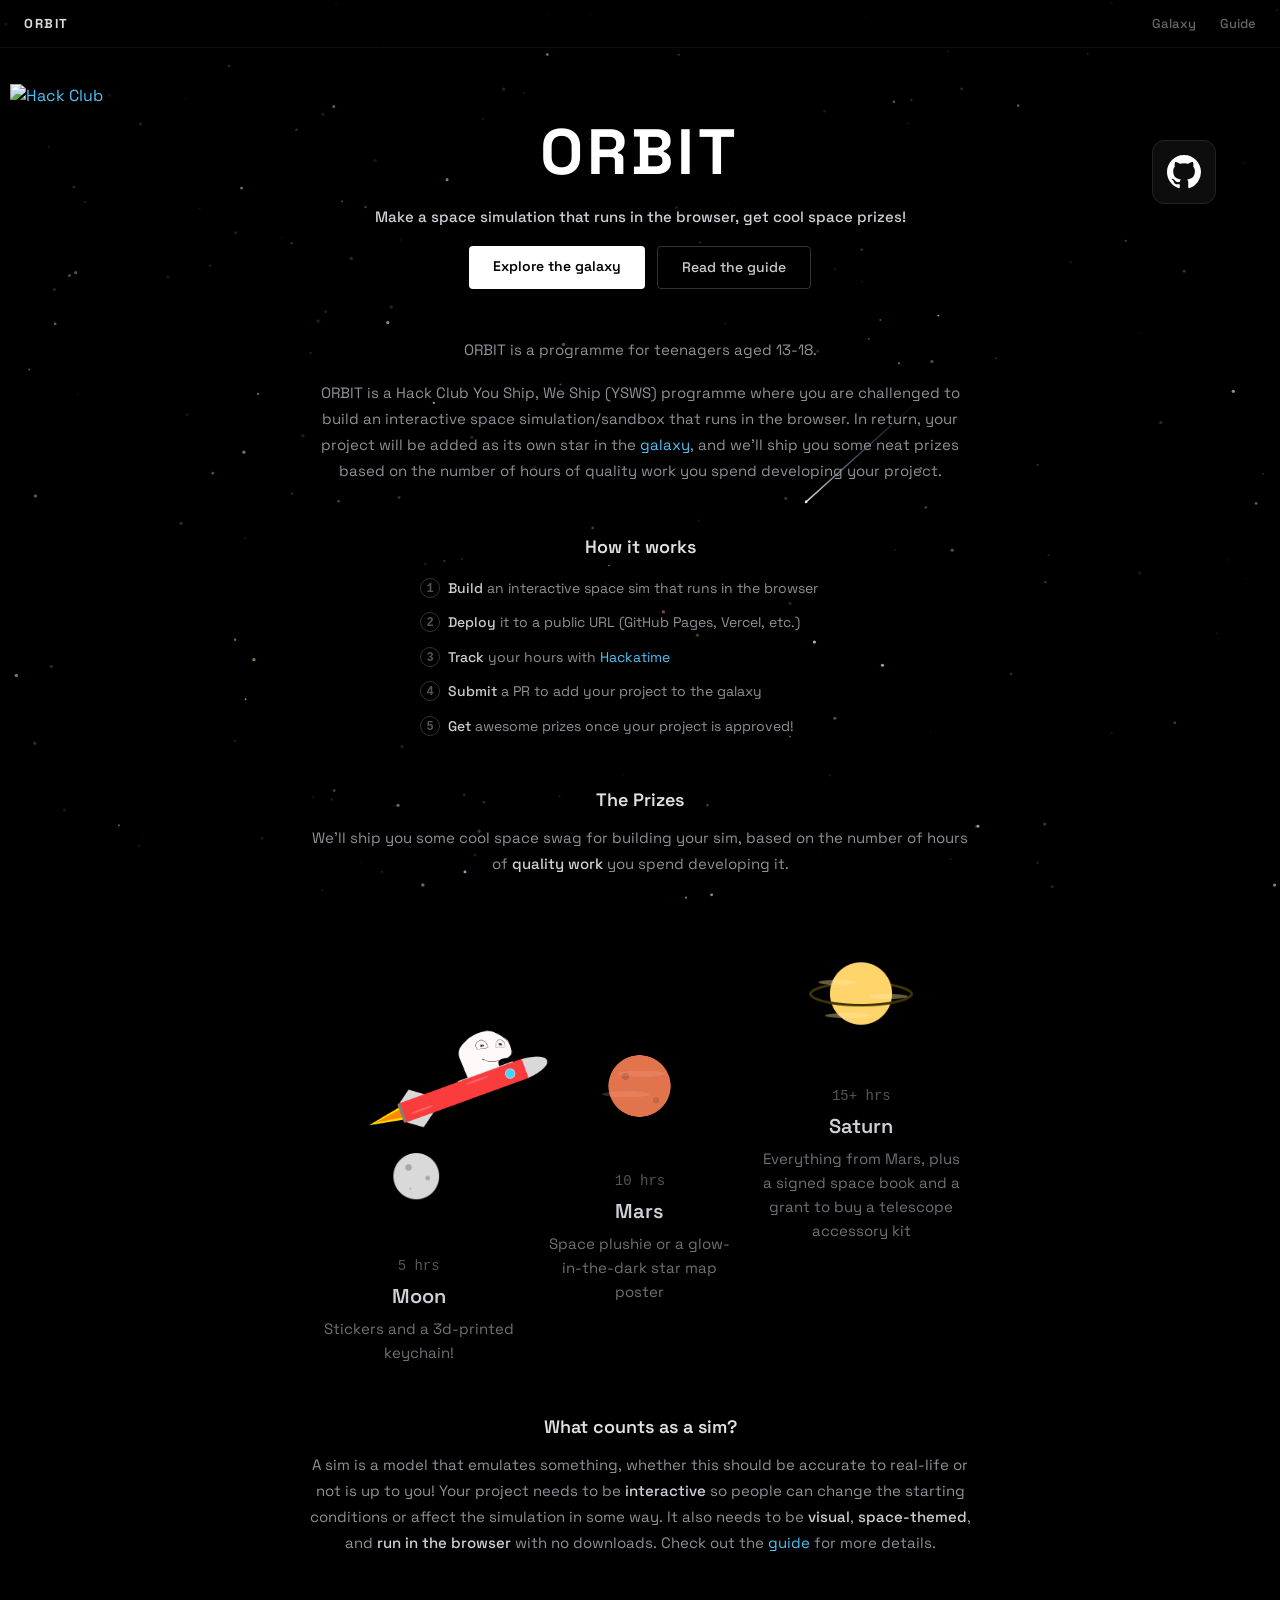
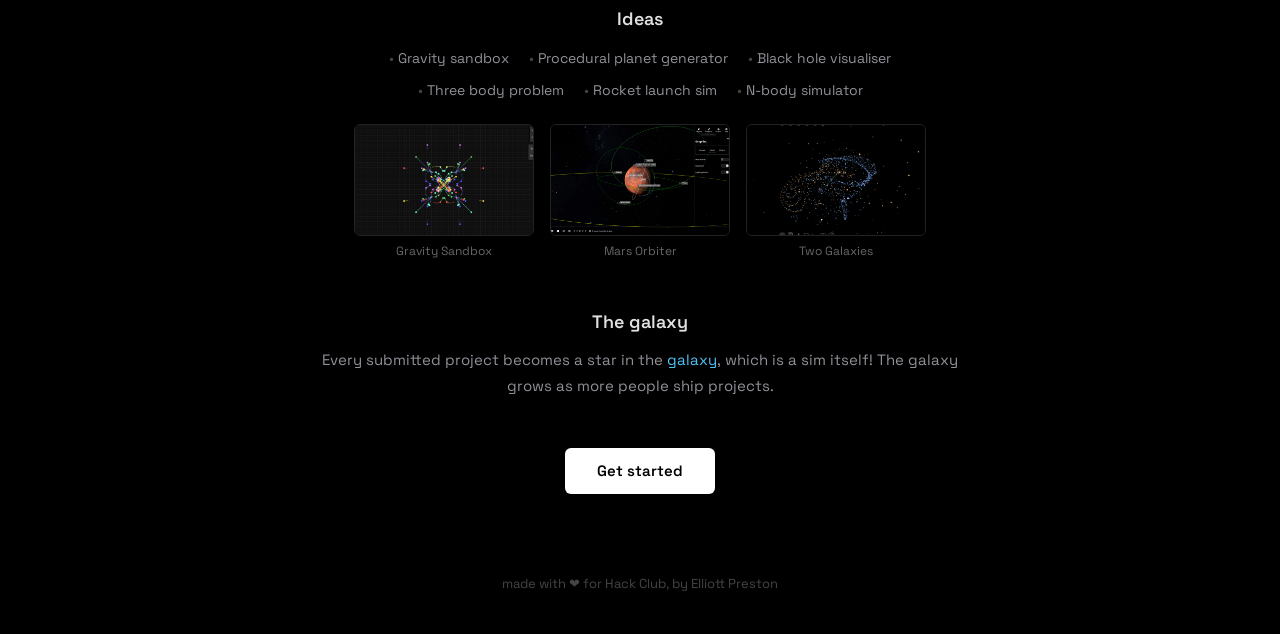
==== index.html @ 8f4b0dd7 "initial commit" ====
<!DOCTYPE html>
<html lang="en">
<head>
    <meta charset="UTF-8">
    <meta name="viewport" content="width=device-width, initial-scale=1.0">
    <title>ORBIT</title>
    <meta name="description" content="">
    <link rel="icon" href="data:,">
    <link rel="preconnect" href="https://fonts.googleapis.com">
    <link rel="preconnect" href="https://fonts.gstatic.com" crossorigin>
    <link href="https://fonts.googleapis.com/css2?family=Space+Grotesk:wght@400;500;600;700&display=swap" rel="stylesheet">
    <link rel="stylesheet" href="css/stylesheet.css">
    <style>
        html, body {
            margin: 0;
            padding: 0;
            background: #000;
            min-height: 100%;
        }

        body {
            font-family: var(--font);
            color: #fff;
        }

        #bg-stars {
            position: fixed;
            inset: 0;
            width: 100%;
            height: 100%;
            z-index: 0;
            display: block;
        }

        .home-wrap {
            position: relative;
            z-index: 1;
            max-width: 720px;
            margin: 0 auto;
            padding: 120px 28px 80px;
        }

        .home-title {
            font-size: 64px;
            font-weight: 700;
            letter-spacing: 0.06em;
            color: #fff;
            line-height: 1;
            margin: 0 0 20px;
            text-align: center;
        }

        .home-tagline {
            font-size: 16px;
            line-height: 1.7;
            color: #b0b0b8;
            margin: 0 0 32px;
            text-align: center;
        }

        .home-cta {
            display: flex;
            justify-content: center;
            gap: 12px;
            margin-bottom: 48px;
        }

        .btn-main {
            padding: 10px 24px;
            font-family: var(--font);
            font-size: 14px;
            font-weight: 600;
            color: #000;
            background: #fff;
            border-radius: 4px;
            text-decoration: none;
        }

        .btn-main:hover {
            background: #e0e0e0;
        }

        .btn-second {
            padding: 10px 24px;
            font-family: var(--font);
            font-size: 14px;
            font-weight: 500;
            color: #ccc;
            background: none;
            border: 1px solid #333;
            border-radius: 4px;
            text-decoration: none;
        }

        .btn-second:hover {
            border-color: #666;
            color: #fff;
        }

        .home-wrap p {
            font-size: 15px;
            line-height: 1.75;
            color: #909098;
            margin: 0 0 16px;
            text-align: center;
        }

        .home-wrap p strong {
            color: #d0d0d8;
            font-weight: 500;
        }

        .home-wrap h2 {
            font-size: 18px;
            font-weight: 600;
            color: #e0e0e0;
            margin: 48px 0 12px;
            text-align: center;
        }

        .steps {
            list-style: none;
            padding: 0;
            margin: 16px auto 0;
            max-width: 440px;
            counter-reset: step;
        }

        .steps li {
            font-size: 14px;
            line-height: 1.75;
            color: #909098;
            padding-left: 28px;
            position: relative;
            margin-bottom: 10px;
        }

        .steps li::before {
            counter-increment: step;
            content: counter(step);
            position: absolute;
            left: 0;
            font-family: var(--mono);
            font-size: 12px;
            font-weight: 600;
            color: #555;
            width: 20px;
            height: 20px;
            line-height: 20px;
            text-align: center;
            border: 1px solid #333;
            border-radius: 50%;
            top: 2px;
        }

        .steps li strong {
            color: #ccc;
            font-weight: 500;
        }

        .btn-start {
            display: inline-block;
            margin-top: 32px;
            padding: 12px 32px;
            font-family: var(--font);
            font-size: 15px;
            font-weight: 600;
            color: #000;
            background: #fff;
            border-radius: 6px;
            text-decoration: none;
        }

        .btn-start:hover {
            background: #e0e0e0;
        }

        .ideas {
            list-style: none;
            padding: 0;
            margin: 0;
            display: flex;
            flex-wrap: wrap;
            justify-content: center;
            gap: 4px 20px;
        }

        .ideas li {
            font-size: 14px;
            line-height: 2;
            color: #909098;
        }

        .ideas li::before {
            content: "• ";
            color: #444;
        }

        .examples {
            display: flex;
            gap: 16px;
            margin: 20px 0 0;
            justify-content: center;
        }

        .example-link {
            display: block;
            width: 180px;
            text-decoration: none;
        }

        .example-link img {
            width: 100%;
            aspect-ratio: 16 / 10;
            object-fit: cover;
            border-radius: 6px;
            border: 1px solid #222;
            background: #111;
            display: block;
        }

        .example-link:hover img {
            border-color: #444;
        }

        .example-label {
            font-size: 12px;
            color: #666;
            text-align: center;
            margin-top: 6px;
        }

        @media (max-width: 520px) {
            .examples { flex-direction: column; align-items: center; }
        }

        .prizes-visual {
            margin: 16px auto 28px;
            max-width: 820px;
            position: relative;
            padding-top: 20px;
        }

        .prizes-row {
            display: flex;
            align-items: flex-start;
            justify-content: space-between;
            position: relative;
        }

        .prize-col {
            display: flex;
            flex-direction: column;
            align-items: center;
            flex: 1;
            position: relative;
            z-index: 1;
        }

        .prize-col.tier-1 { padding-top: 200px; }
        .prize-col.tier-2 { padding-top: 100px; }
        .prize-col.tier-3 { padding-top: 0; }

        .prize-col .planet-img {
            object-fit: contain;
            animation: planet-bob 3.6s ease-in-out infinite;
        }

        .prize-col.tier-1 .planet-img { width: 130px; height: 130px; animation-delay: 0s; }
        .prize-col.tier-2 .planet-img { width: 145px; height: 145px; animation-delay: 0.6s; }
        .prize-col.tier-3 .planet-img { width: 160px; height: 160px; animation-delay: 1.2s; }

        @keyframes planet-bob {
            0%   { transform: translateY(0); }
            50%  { transform: translateY(-8px); }
            100% { transform: translateY(0); }
        }

        .prize-col .p-hrs {
            font-family: var(--mono);
            font-size: 14px;
            color: #555;
            margin-top: 12px;
        }

        .prize-col .p-name {
            font-size: 20px;
            font-weight: 600;
            color: #d0d0d8;
            margin-top: 4px;
        }

        .prize-col .p-desc {
            font-size: 15px;
            line-height: 1.6;
            color: #707078;
            margin-top: 6px;
            text-align: center;
            max-width: 200px;
        }

        .orpheus-rocket {
            position: absolute;
            width: 320px;
            top: 120px;
            left: 0;
            z-index: 2;
            pointer-events: none;
            animation: rocket-bob 4s ease-in-out infinite;
        }

        @keyframes rocket-bob {
            0%   { transform: translateY(0); }
            50%  { transform: translateY(-10px); }
            100% { transform: translateY(0); }
        }

        @media (max-width: 520px) {
            .prizes-visual { padding-top: 100px; }
            .prizes-row { flex-direction: column; align-items: center; gap: 32px; }
            .prize-col.tier-1, .prize-col.tier-2, .prize-col.tier-3 { padding-top: 0; }
            .prize-col .planet-img, .prize-col.tier-2 .planet-img { width: 80px; height: 80px; }
            .prize-col.tier-3 .planet-img { width: 100px; height: 100px; }
            .orpheus-rocket { width: 160px; top: 20px; left: 50%; transform: translateX(-50%); }
        }

        .hc-flag {
            position: absolute;
            top: 84px;
            left: 10px;
            border: 0;
            width: 180px;
            z-index: 50;
            animation: hc-sway 6s ease-in-out infinite;
            transform-origin: top left;
        }

        @keyframes hc-sway {
            0%   { transform: rotate(0deg); }
            50%  { transform: rotate(4deg); }
            100% { transform: rotate(0deg); }
        }

        .gh-float {
            position: absolute;
            top: 140px;
            right: 64px;
            width: 64px;
            height: 64px;
            border-radius: 12px;
            background: rgba(255, 255, 255, 0.05);
            border: 1px solid #222;
            display: flex;
            align-items: center;
            justify-content: center;
            color: #fff;
            z-index: 50;
            animation: gh-bob 3.6s ease-in-out infinite;
        }

        .gh-float:hover {
            background: rgba(255, 255, 255, 0.1);
            border-color: #444;
        }

        .gh-float svg {
            width: 34px;
            height: 34px;
            display: block;
        }

        @keyframes gh-bob {
            0%   { transform: translateY(0) rotate(-8deg); }
            50%  { transform: translateY(-10px) rotate(-8deg); }
            100% { transform: translateY(0) rotate(-8deg); }
        }

        @media (max-width: 768px) {
            .hc-flag { width: 140px; }
            .gh-float { top: 72px; right: 16px; width: 48px; height: 48px; }
            .gh-float svg { width: 24px; height: 24px; }
        }

        @media (max-width: 520px) {
            .home-wrap { padding: 88px 20px 64px; }
            .home-title { font-size: 48px; }
            .hc-flag { width: 110px; }
            .home-cta { flex-direction: column; }
            .btn-main, .btn-second { text-align: center; }
        }
    </style>
</head>
<body>

    <canvas id="bg-stars"></canvas>

    <a href="https://hackclub.com/"><img class="hc-flag" src="https://assets.hackclub.com/flag-orpheus-left.svg" alt="Hack Club"></a>

    <a class="gh-float" href="https://github.com/Sn3akySqu1d/Orbit" target="_blank" rel="noopener" aria-label="GitHub repository">
        <svg xmlns="http://www.w3.org/2000/svg" fill="currentColor" viewBox="0 0 16 16">
            <path d="M8 0C3.58 0 0 3.58 0 8c0 3.54 2.29 6.53 5.47 7.59.4.07.55-.17.55-.38 0-.19-.01-.82-.01-1.49-2.01.37-2.53-.49-2.69-.94-.09-.23-.48-.94-.82-1.13-.28-.15-.68-.52-.01-.53.63-.01 1.08.58 1.23.82.72 1.21 1.87.87 2.33.66.07-.52.28-.87.51-1.07-1.78-.2-3.64-.89-3.64-3.95 0-.87.31-1.59.82-2.15-.08-.2-.36-1.02.08-2.12 0 0 .67-.21 2.2.82.64-.18 1.32-.27 2-.27s1.36.09 2 .27c1.53-1.04 2.2-.82 2.2-.82.44 1.1.16 1.92.08 2.12.51.56.82 1.27.82 2.15 0 3.07-1.87 3.75-3.65 3.95.29.25.54.73.54 1.48 0 1.07-.01 1.93-.01 2.2 0 .21.15.46.55.38A8.01 8.01 0 0 0 16 8c0-4.42-3.58-8-8-8"/>
        </svg>
    </a>

    <nav class="galaxy-nav">
        <a href="./" class="nav-wordmark">ORBIT</a>
        <div class="nav-links">
            <a href="galaxy/">Galaxy</a>
            <a href="guide/">Guide</a>
        </div>
    </nav>

    <main class="home-wrap">

        <h1 class="home-title">ORBIT</h1>
        <p class="home-tagline"><strong>Make a space simulation that runs in the browser, get cool space prizes!</strong></p>

        <div class="home-cta">
            <a href="galaxy/" class="btn-main">Explore the galaxy</a>
            <a href="guide/" class="btn-second">Read the guide</a>
        </div>

        <p>ORBIT is a programme for teenagers aged 13-18.</p>
        <p>ORBIT is a Hack Club You Ship, We Ship (YSWS) programme where you are challenged to build an interactive space simulation/sandbox that runs in the browser. In return, your project will be added as its own star in the <a href="galaxy/">galaxy</a>, and we'll ship you some neat prizes based on the number of hours of quality work you spend developing your project.</p>

        <h2>How it works</h2>
        <ol class="steps">
            <li><strong>Build</strong> an interactive space sim that runs in the browser</li>
            <li><strong>Deploy</strong> it to a public URL (GitHub Pages, Vercel, etc.)</li>
            <li><strong>Track</strong> your hours with <a href="https://hackatime.hackclub.com/" target="_blank" rel="noopener">Hackatime</a></li>
            <li><strong>Submit</strong> a PR to add your project to the galaxy</li>
            <li><strong>Get</strong> awesome prizes once your project is approved!</li>
        </ol>

        <h2>The Prizes</h2>
        <p>We'll ship you some cool space swag for building your sim, based on the number of hours of <strong>quality work</strong> you spend developing it.</p>
        <div class="prizes-visual">
            <img class="orpheus-rocket" src="assets/images/Orpheus Rocket.png" alt="Orpheus Rocket">
            <div class="prizes-row">
                <div class="prize-col tier-1">
                    <img class="planet-img" src="assets/images/Moon.png" alt="Moon">
                    <span class="p-hrs">5 hrs</span>
                    <span class="p-name">Moon</span>
                    <div class="p-desc">Stickers and a 3d-printed keychain!</div>
                </div>

                <div class="prize-col tier-2">
                    <img class="planet-img" src="assets/images/Mars.png" alt="Mars">
                    <span class="p-hrs">10 hrs</span>
                    <span class="p-name">Mars</span>
                    <div class="p-desc">Space plushie or a glow-in-the-dark star map poster</div>
                </div>

                <div class="prize-col tier-3">
                    <img class="planet-img" src="assets/images/Saturn.png" alt="Saturn">
                    <span class="p-hrs">15+ hrs</span>
                    <span class="p-name">Saturn</span>
                    <div class="p-desc">Everything from Mars, plus a signed space book and a grant to buy a telescope accessory kit</div>
                </div>
            </div>
        </div>

        <h2>What counts as a sim?</h2>
        <p>A sim is a model that emulates something, whether this should be accurate to real-life or not is up to you! Your project needs to be <strong>interactive</strong> so people can change the starting conditions or affect the simulation in some way. It also needs to be <strong>visual</strong>, <strong>space-themed</strong>, and <strong>run in the browser</strong> with no downloads. Check out the <a href="guide/">guide</a> for more details.</p>

        <h2>Ideas</h2>
        <ul class="ideas">
            <li>Gravity sandbox</li>
            <li>Procedural planet generator</li>
            <li>Black hole visualiser</li>
            <li>Three body problem</li>
            <li>Rocket launch sim</li>
            <li>N-body simulator</li>
        </ul>

        <div class="examples">
            <a class="example-link" href="https://gravity-sandbox.netlify.app/" target="_blank" rel="noopener">
                <img src="assets/images/gravity.png" alt="Gravity Sandbox">
                <div class="example-label">Gravity Sandbox</div>
            </a>
            <a class="example-link" href="https://gravitysimulator.org/spaceflight/operational-spacecraft-in-orbit-around-mars" target="_blank" rel="noopener">
                <img src="assets/images/marsOrbit.png" alt="Spacecraft in Orbit Around Mars">
                <div class="example-label">Mars Orbiter</div>
            </a>
            <a class="example-link" href="https://evgenii.com/files/2020/08/two_galaxies/" target="_blank" rel="noopener">
                <img src="assets/images/galaxies.png" alt="Two Galaxies">
                <div class="example-label">Two Galaxies</div>
            </a>
        </div>

        <h2>The galaxy</h2>
        <p>Every submitted project becomes a star in the <a href="galaxy/">galaxy</a>, which is a sim itself! The galaxy grows as more people ship projects.</p>

        <div style="text-align:center;">
            <a href="guide/" class="btn-start">Get started</a>
        </div>

    </main>

    <footer style="position:relative;z-index:1;text-align:center;padding:0 20px 40px;font-family:var(--font);font-size:13px;color:#444;">
        made with ❤️ for Hack Club, by Elliott Preston
    </footer>

    <script src="js/stars-bg.js"></script>
</body>
</html>
---- css/stylesheet.css ----
@import url('https://fonts.googleapis.com/css2?family=Space+Grotesk:wght@400;500;600;700&display=swap');

*, *::before, *::after {
    margin: 0;
    padding: 0;
    box-sizing: border-box;
}

:root {
    --accent: #4fc3f7;
    --bg: #0a0a0f;
    --text: #ffffff;
    --text-dim: #8a8a9a;
    --text-body: #b0b0c0;
    --accent-glow: rgba(79, 195, 247, 0.3);
    --accent-secondary: #7c4dff;
    --surface: rgba(255, 255, 255, 0.04);
    --surface-border: rgba(255, 255, 255, 0.08);
    --font: 'Space Grotesk', system-ui, -apple-system, sans-serif;
    --mono: 'SF Mono', 'Fira Code', 'Cascadia Code', monospace;
    --max-width: 900px;
    --section-gap: 8rem;
}

html {
    scroll-behavior: smooth;
}

body {
    font-family: var(--font);
    line-height: 1.5;
    background: var(--bg);
    color: var(--text);
    -webkit-font-smoothing: antialiased;
}

a {
    color: var(--accent);
    text-decoration: none;
    transition: color 0.2s;
}

.galaxy-nav {
    position: fixed;
    top: 0;
    left: 0;
    right: 0;
    display: flex;
    align-items: center;
    justify-content: space-between;
    padding: 0 24px;
    height: 48px;
    z-index: 100;
    border-bottom: 1px solid rgba(255, 255, 255, 0.06);
    background: rgba(0, 0, 0, 0.6);
    backdrop-filter: blur(16px);
    -webkit-backdrop-filter: blur(16px);
}

.nav-wordmark {
    font-family: var(--font);
    font-size: 13px;
    font-weight: 700;
    letter-spacing: 0.12em;
    color: rgba(255, 255, 255, 0.85);
    text-decoration: none;
    transition: color 0.2s;
}

.nav-wordmark:hover {
    color: #fff;
}

.nav-links {
    display: flex;
    gap: 24px;
}

.nav-links a {
    color: rgba(255, 255, 255, 0.4);
    font-size: 13px;
    font-weight: 500;
    font-family: var(--font);
    text-decoration: none;
    transition: color 0.2s;
}

.nav-links a:hover {
    color: rgba(255, 255, 255, 0.9);
}

.star-tooltip {
    position: fixed;
    padding: 6px 12px;
    background: #0d0d14;
    border: 1px solid rgba(255, 255, 255, 0.08);
    border-radius: 3px;
    font-family: var(--font);
    font-size: 12px;
    font-weight: 500;
    color: rgba(255, 255, 255, 0.7);
    pointer-events: none;
    opacity: 0;
    transition: opacity 0.15s;
    white-space: nowrap;
    z-index: 150;
}

.star-tooltip.visible {
    opacity: 1;
}

.galaxy-popup-dim {
    position: fixed;
    inset: 0;
    background: rgba(0, 0, 0, 0.75);
    z-index: 200;
    opacity: 0;
    pointer-events: none;
    display: flex;
    align-items: center;
    justify-content: center;
}

.galaxy-popup-dim.active {
    opacity: 1;
    pointer-events: auto;
}

.galaxy-popup {
    background: #0c0c12;
    border: 1px solid #1a1a22;
    border-radius: 8px;
    max-width: 400px;
    width: calc(100% - 48px);
    position: relative;
    overflow: hidden;
    font-family: var(--font);
}

.galaxy-popup-close {
    position: absolute;
    top: 12px;
    right: 12px;
    width: 28px;
    height: 28px;
    background: none;
    border: none;
    color: #555;
    display: flex;
    align-items: center;
    justify-content: center;
    cursor: pointer;
    z-index: 2;
}

.galaxy-popup-close:hover {
    color: #aaa;
}

.popup-image-container {
    width: 100%;
    aspect-ratio: 16 / 9;
    background: #08080e;
    position: relative;
    overflow: hidden;
}

.popup-image {
    width: 100%;
    height: 100%;
    object-fit: cover;
    display: block;
}

.popup-image-placeholder {
    position: absolute;
    inset: 0;
    display: flex;
    align-items: center;
    justify-content: center;
    color: #333;
    font-family: var(--font);
    font-size: 12px;
}

.popup-main {
    padding: 20px 24px 24px;
    font-family: var(--font);
}

.popup-title-row {
    display: flex;
    align-items: center;
    justify-content: space-between;
    gap: 10px;
    margin: 0 0 6px;
}

.popup-title-row h3 {
    font-size: 20px;
    font-weight: 600;
    color: #fff;
    line-height: 1.2;
    margin: 0;
    font-family: var(--font);
}

.popup-flag {
    height: 12px;
    border-radius: 1px;
    flex-shrink: 0;
}

.popup-meta {
    display: flex;
    align-items: center;
    gap: 8px;
}

.popup-user-name {
    font-size: 13px;
    color: #666;
    font-family: var(--font);
}

.popup-age {
    font-size: 12px;
    color: #555;
    font-family: var(--font);
    margin-left: auto;
}

.popup-divider {
    border: none;
    border-top: 1px solid #181820;
    margin: 16px 0;
}

.popup-text {
    font-size: 14px;
    line-height: 1.7;
    color: #808088;
    margin: 0 0 20px;
    font-family: var(--font);
}

.popup-buttons {
    display: flex;
    gap: 8px;
}

.popup-button {
    flex: 1;
    display: inline-flex;
    align-items: center;
    justify-content: center;
    gap: 8px;
    padding: 10px 16px;
    font-family: var(--font);
    font-size: 13px;
    font-weight: 600;
    border-radius: 4px;
    text-decoration: none;
}

.popup-button-main {
    background: #fff;
    color: #0a0a0f;
}

.popup-button-main:hover {
    background: #e0e0e0;
    color: #0a0a0f;
}

.popup-button-secondary {
    background: none;
    color: #999;
    border: 1px solid #222;
}

.popup-button-secondary:hover {
    border-color: #444;
    color: #ccc;
}
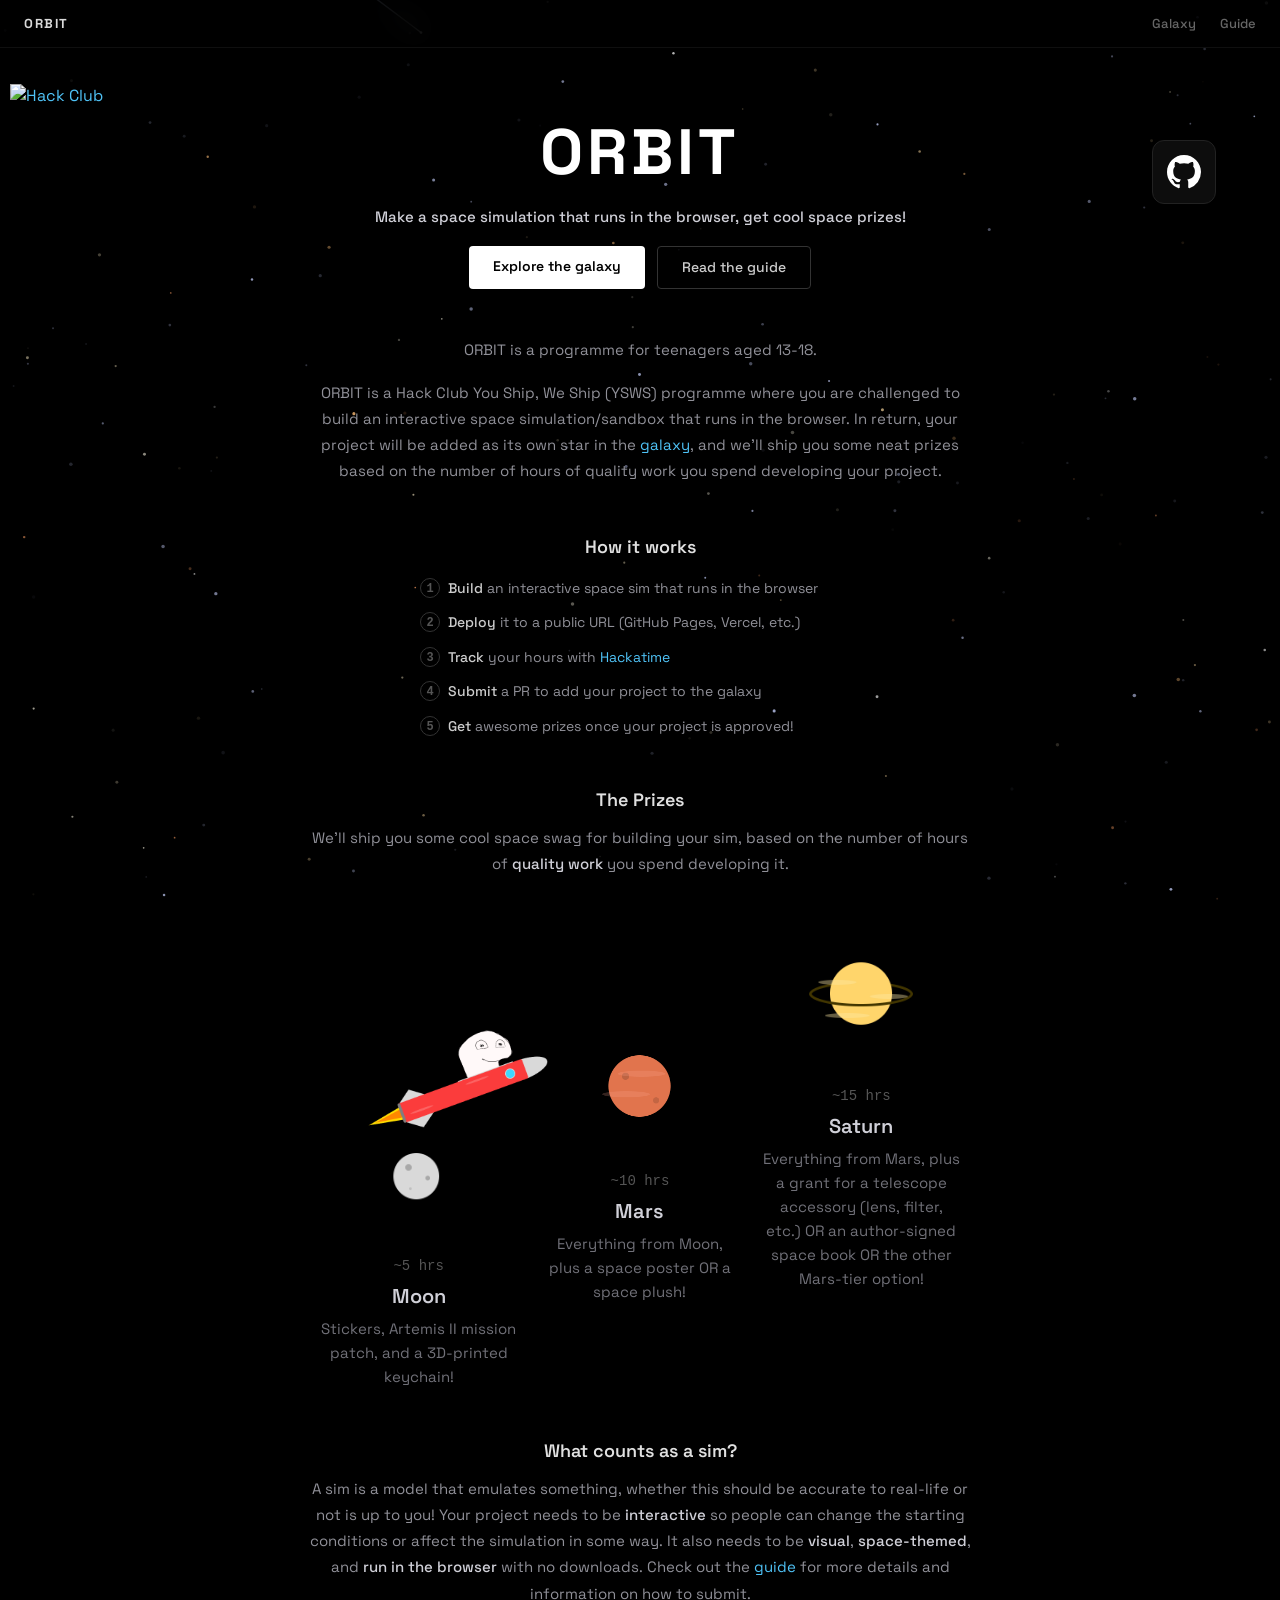
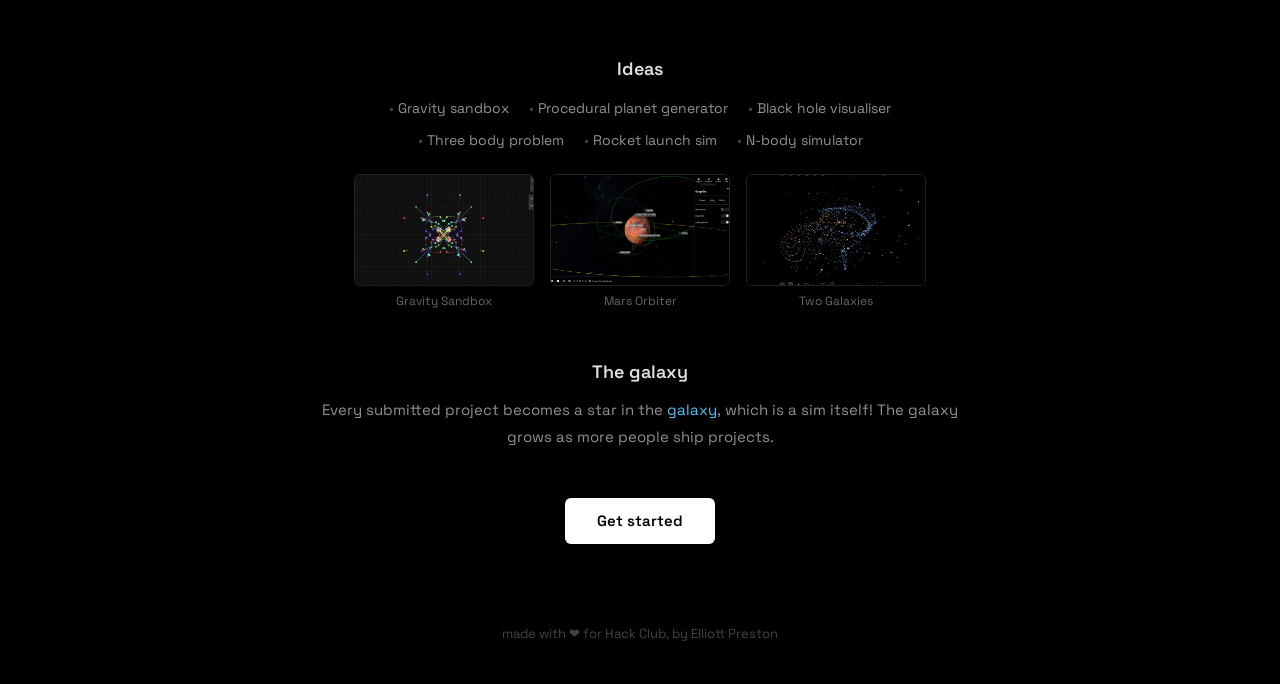
==== commit 89e7bb15: "Update copy-text" ====
--- a/index.html
+++ b/index.html
@@ -439,29 +439,29 @@
             <div class="prizes-row">
                 <div class="prize-col tier-1">
                     <img class="planet-img" src="assets/images/Moon.png" alt="Moon">
-                    <span class="p-hrs">5 hrs</span>
+                    <span class="p-hrs">~5 hrs</span>
                     <span class="p-name">Moon</span>
-                    <div class="p-desc">Stickers and a 3d-printed keychain!</div>
+                    <div class="p-desc">Stickers, Artemis II mission patch, and a 3D-printed keychain!</div>
                 </div>
 
                 <div class="prize-col tier-2">
                     <img class="planet-img" src="assets/images/Mars.png" alt="Mars">
-                    <span class="p-hrs">10 hrs</span>
+                    <span class="p-hrs">~10 hrs</span>
                     <span class="p-name">Mars</span>
-                    <div class="p-desc">Space plushie or a glow-in-the-dark star map poster</div>
+                    <div class="p-desc">Everything from Moon, plus a space poster OR a space plush!</div>
                 </div>
 
                 <div class="prize-col tier-3">
                     <img class="planet-img" src="assets/images/Saturn.png" alt="Saturn">
-                    <span class="p-hrs">15+ hrs</span>
+                    <span class="p-hrs">~15 hrs</span>
                     <span class="p-name">Saturn</span>
-                    <div class="p-desc">Everything from Mars, plus a signed space book and a grant to buy a telescope accessory kit</div>
+                    <div class="p-desc">Everything from Mars, plus a grant for a telescope accessory (lens, filter, etc.) OR an author-signed space book OR the other Mars-tier option!</div>
                 </div>
             </div>
         </div>
 
         <h2>What counts as a sim?</h2>
-        <p>A sim is a model that emulates something, whether this should be accurate to real-life or not is up to you! Your project needs to be <strong>interactive</strong> so people can change the starting conditions or affect the simulation in some way. It also needs to be <strong>visual</strong>, <strong>space-themed</strong>, and <strong>run in the browser</strong> with no downloads. Check out the <a href="guide/">guide</a> for more details.</p>
+        <p>A sim is a model that emulates something, whether this should be accurate to real-life or not is up to you! Your project needs to be <strong>interactive</strong> so people can change the starting conditions or affect the simulation in some way. It also needs to be <strong>visual</strong>, <strong>space-themed</strong>, and <strong>run in the browser</strong> with no downloads. Check out the <a href="guide/">guide</a> for more details and information on how to submit.</p>
 
         <h2>Ideas</h2>
         <ul class="ideas">
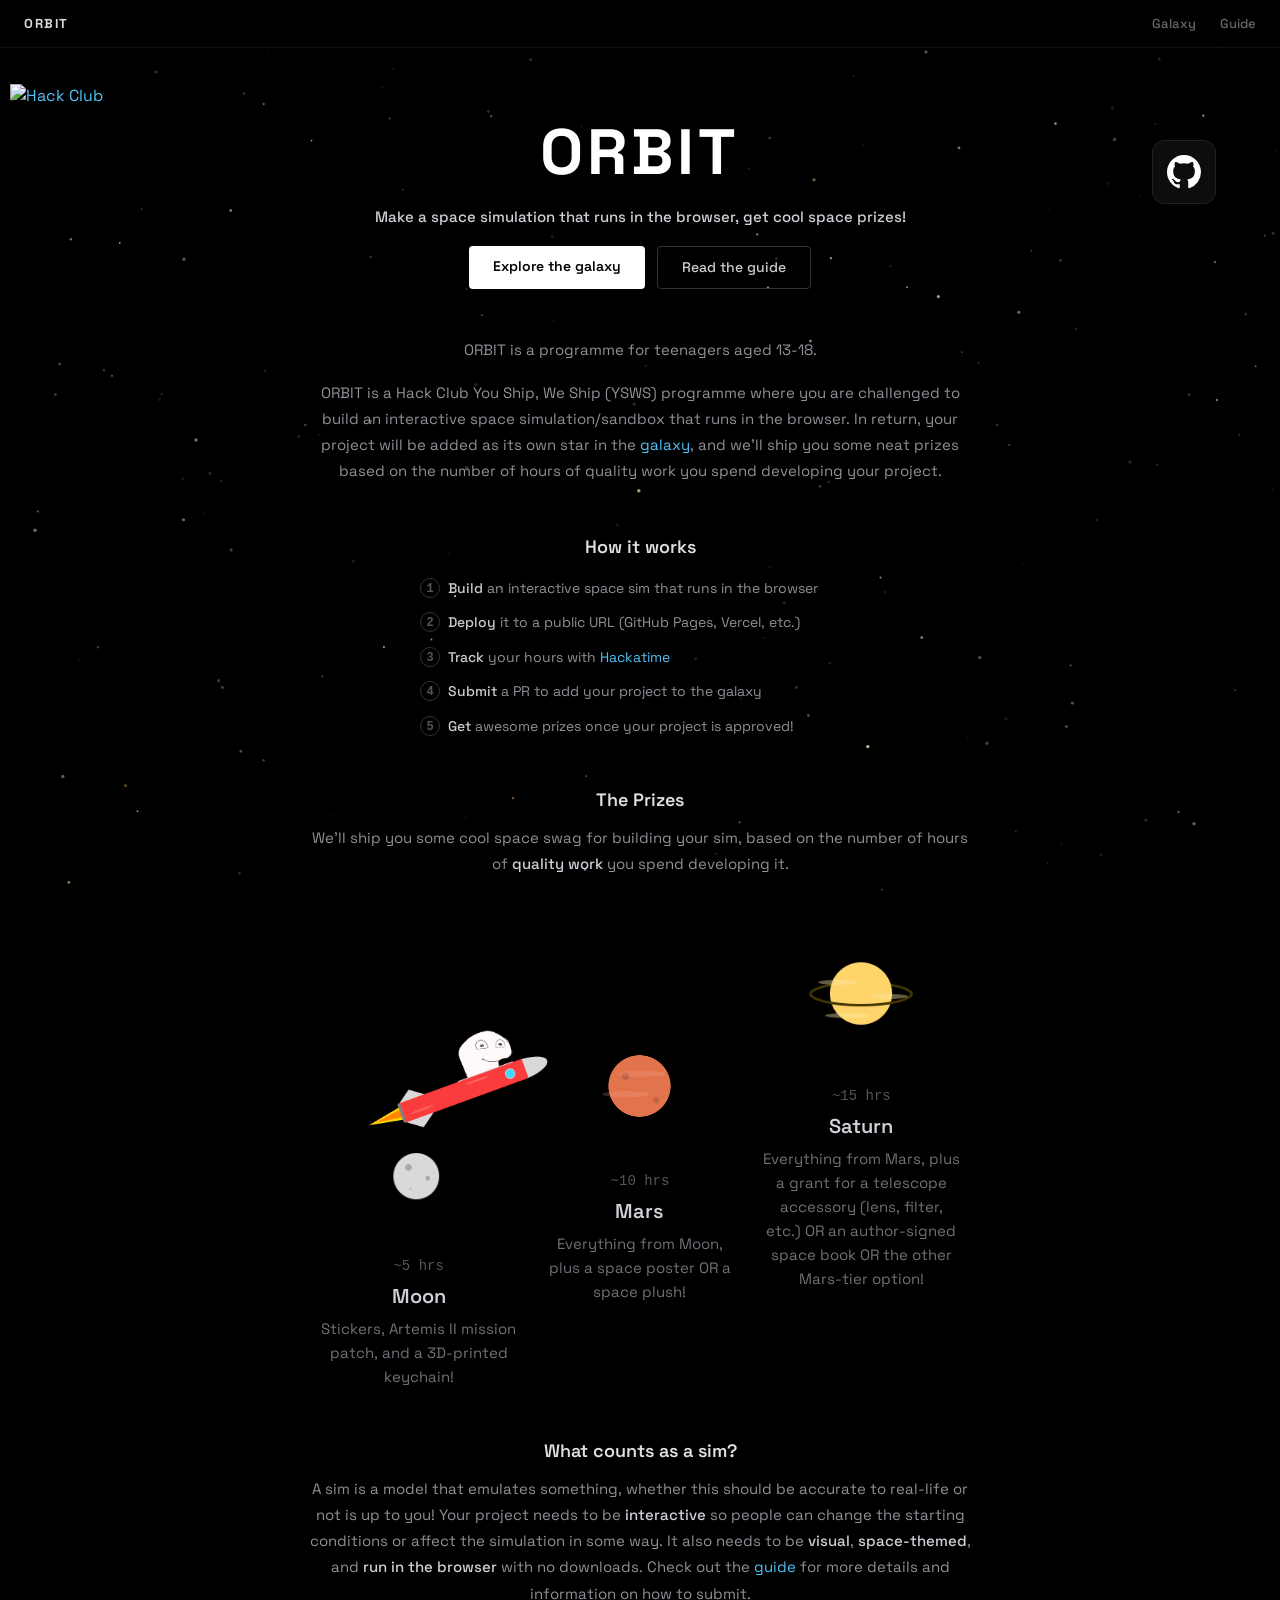
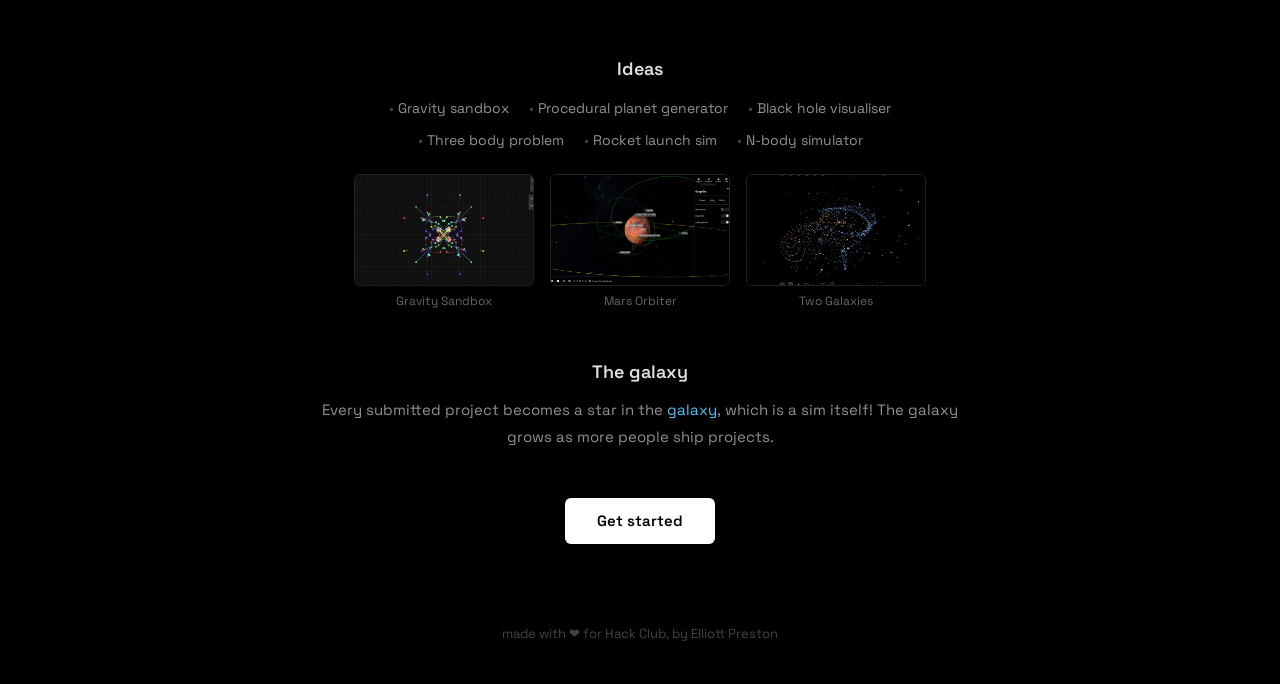
==== commit 61a109e0: "add favicon" ====
--- a/index.html
+++ b/index.html
@@ -5,7 +5,7 @@
     <meta name="viewport" content="width=device-width, initial-scale=1.0">
     <title>ORBIT</title>
     <meta name="description" content="">
-    <link rel="icon" href="data:,">
+    <link rel="icon" href="data:image/svg+xml,<svg xmlns='http://www.w3.org/2000/svg' viewBox='0 0 100 100'><text y='80' font-size='80'>🪐</text></svg>">
     <link rel="preconnect" href="https://fonts.googleapis.com">
     <link rel="preconnect" href="https://fonts.gstatic.com" crossorigin>
     <link href="https://fonts.googleapis.com/css2?family=Space+Grotesk:wght@400;500;600;700&display=swap" rel="stylesheet">
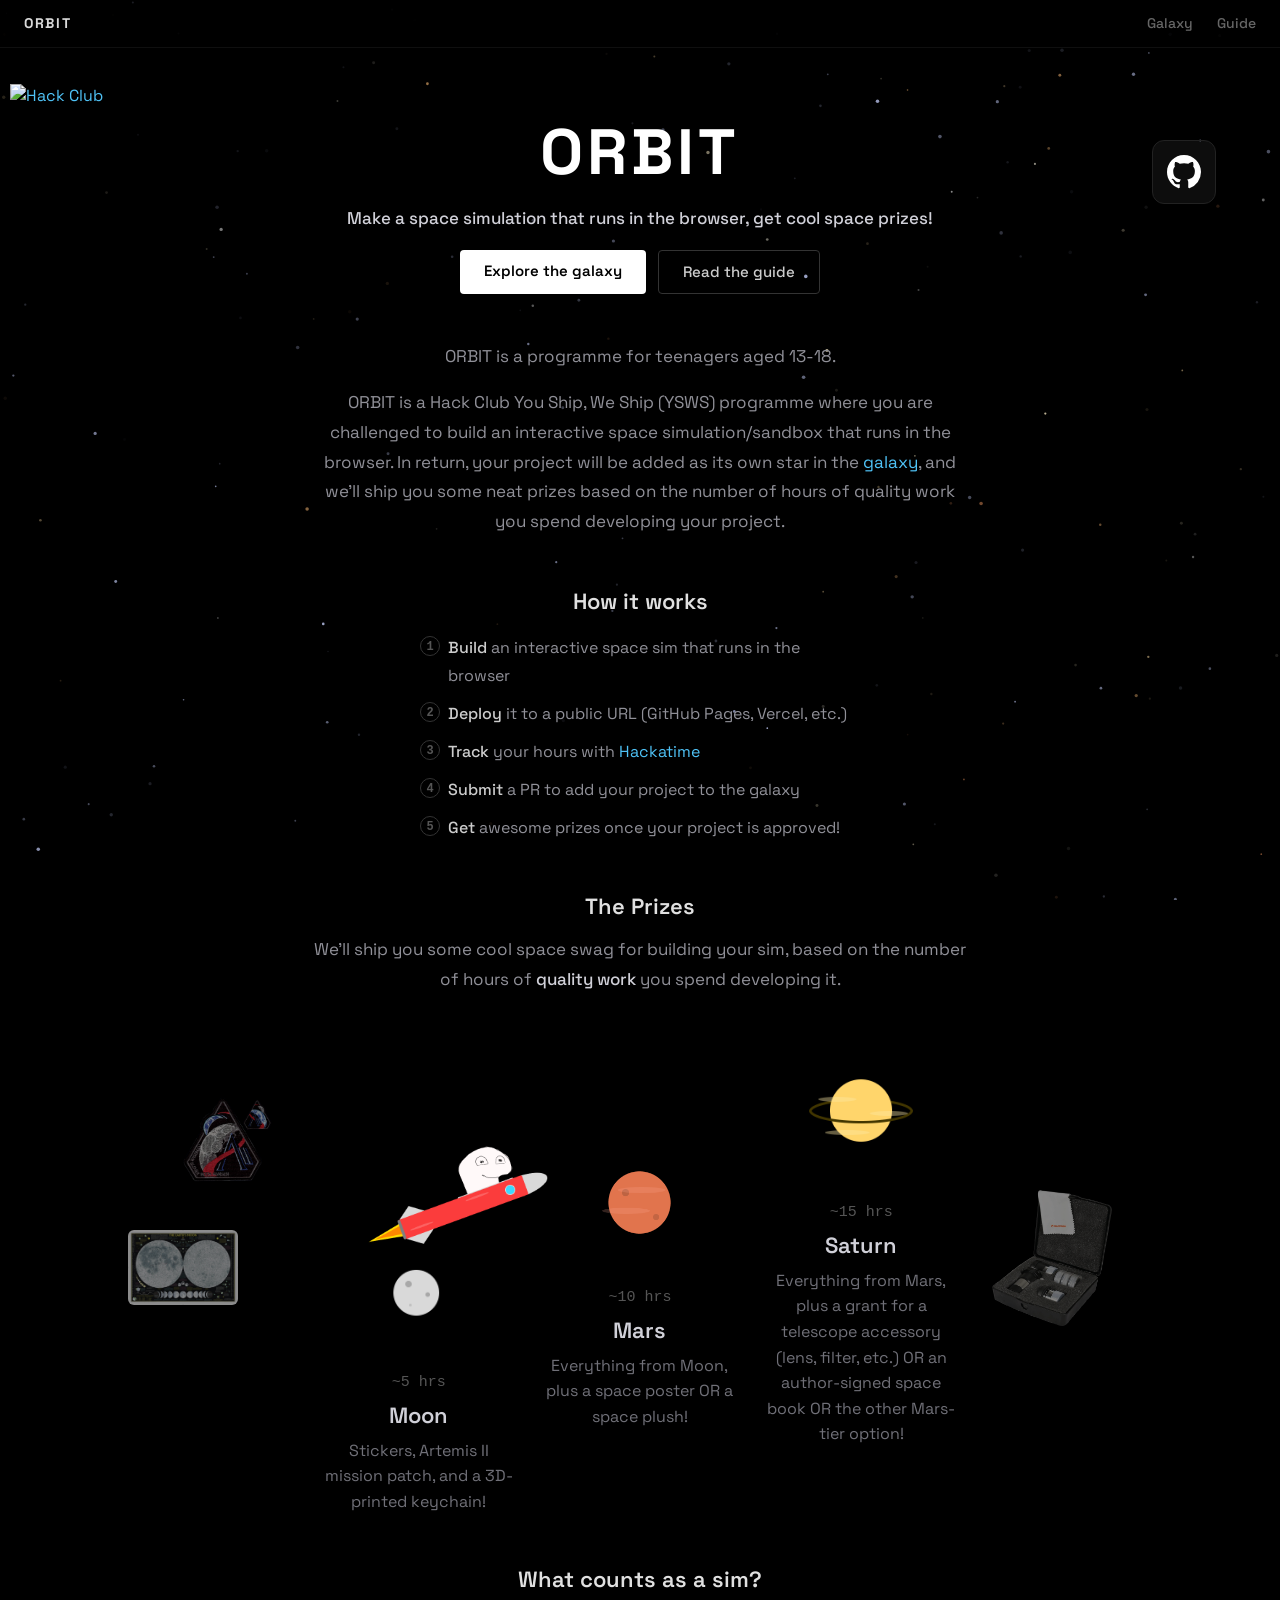
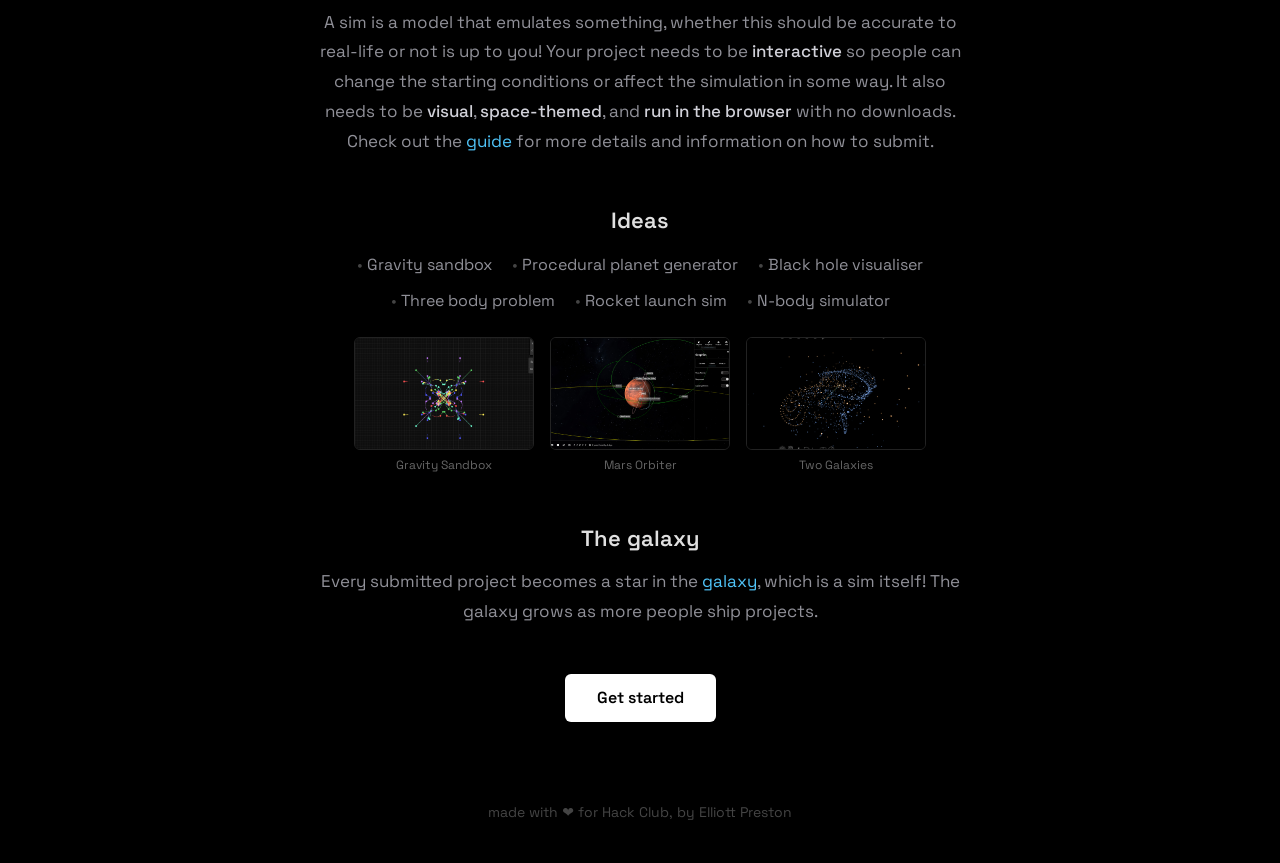
==== commit af7358a7: "update prize tiers" ====
--- a/index.html
+++ b/index.html
@@ -3,7 +3,7 @@
 <head>
     <meta charset="UTF-8">
     <meta name="viewport" content="width=device-width, initial-scale=1.0">
-    <title>ORBIT</title>
+    <title>Orbit</title>
     <meta name="description" content="">
     <link rel="icon" href="data:image/svg+xml,<svg xmlns='http://www.w3.org/2000/svg' viewBox='0 0 100 100'><text y='80' font-size='80'>🪐</text></svg>">
     <link rel="preconnect" href="https://fonts.googleapis.com">
@@ -51,7 +51,7 @@
         }
 
         .home-tagline {
-            font-size: 16px;
+            font-size: 18px;
             line-height: 1.7;
             color: #b0b0b8;
             margin: 0 0 32px;
@@ -68,7 +68,7 @@
         .btn-main {
             padding: 10px 24px;
             font-family: var(--font);
-            font-size: 14px;
+            font-size: 15px;
             font-weight: 600;
             color: #000;
             background: #fff;
@@ -83,7 +83,7 @@
         .btn-second {
             padding: 10px 24px;
             font-family: var(--font);
-            font-size: 14px;
+            font-size: 15px;
             font-weight: 500;
             color: #ccc;
             background: none;
@@ -98,7 +98,7 @@
         }
 
         .home-wrap p {
-            font-size: 15px;
+            font-size: 17px;
             line-height: 1.75;
             color: #909098;
             margin: 0 0 16px;
@@ -111,7 +111,7 @@
         }
 
         .home-wrap h2 {
-            font-size: 18px;
+            font-size: 22px;
             font-weight: 600;
             color: #e0e0e0;
             margin: 48px 0 12px;
@@ -127,7 +127,7 @@
         }
 
         .steps li {
-            font-size: 14px;
+            font-size: 16px;
             line-height: 1.75;
             color: #909098;
             padding-left: 28px;
@@ -163,7 +163,7 @@
             margin-top: 32px;
             padding: 12px 32px;
             font-family: var(--font);
-            font-size: 15px;
+            font-size: 16px;
             font-weight: 600;
             color: #000;
             background: #fff;
@@ -186,7 +186,7 @@
         }
 
         .ideas li {
-            font-size: 14px;
+            font-size: 16px;
             line-height: 2;
             color: #909098;
         }
@@ -278,20 +278,20 @@
 
         .prize-col .p-hrs {
             font-family: var(--mono);
-            font-size: 14px;
+            font-size: 15px;
             color: #555;
             margin-top: 12px;
         }
 
         .prize-col .p-name {
-            font-size: 20px;
+            font-size: 22px;
             font-weight: 600;
             color: #d0d0d8;
             margin-top: 4px;
         }
 
         .prize-col .p-desc {
-            font-size: 15px;
+            font-size: 16px;
             line-height: 1.6;
             color: #707078;
             margin-top: 6px;
@@ -313,6 +313,57 @@
             0%   { transform: translateY(0); }
             50%  { transform: translateY(-10px); }
             100% { transform: translateY(0); }
+        }
+
+        .prize-float {
+            position: absolute;
+            pointer-events: none;
+            z-index: 0;
+            opacity: 0.55;
+        }
+
+        .prize-float-patch {
+            width: 100px;
+            left: -130px;
+            top: 80px;
+            animation: patch-bob 4.2s ease-in-out infinite;
+        }
+
+        .prize-float-moonmap {
+            width: 110px;
+            left: -180px;
+            top: 220px;
+            border-radius: 6px;
+            animation: moonmap-bob 5s ease-in-out infinite;
+        }
+
+        .prize-float-telescope {
+            width: 120px;
+            right: -140px;
+            top: 180px;
+            animation: telescope-bob 4.8s ease-in-out infinite;
+        }
+
+        @keyframes patch-bob {
+            0%   { transform: translateY(0) rotate(-8deg); }
+            50%  { transform: translateY(-10px) rotate(-5deg); }
+            100% { transform: translateY(0) rotate(-8deg); }
+        }
+
+        @keyframes moonmap-bob {
+            0%   { transform: translateY(0) rotate(10deg); }
+            50%  { transform: translateY(-9px) rotate(13deg); }
+            100% { transform: translateY(0) rotate(10deg); }
+        }
+
+        @keyframes telescope-bob {
+            0%   { transform: translateY(0) rotate(6deg); }
+            50%  { transform: translateY(-10px) rotate(9deg); }
+            100% { transform: translateY(0) rotate(6deg); }
+        }
+
+        @media (max-width: 960px) {
+            .prize-float { display: none; }
         }
 
         @media (max-width: 520px) {
@@ -436,6 +487,9 @@
         <p>We'll ship you some cool space swag for building your sim, based on the number of hours of <strong>quality work</strong> you spend developing it.</p>
         <div class="prizes-visual">
             <img class="orpheus-rocket" src="assets/images/Orpheus Rocket.png" alt="Orpheus Rocket">
+            <img class="prize-float prize-float-patch" src="assets/images/artemis patch.webp" alt="Artemis II Patch">
+            <img class="prize-float prize-float-moonmap" src="assets/images/moonmap.jpg" alt="Moon Map">
+            <img class="prize-float prize-float-telescope" src="assets/images/telecope kit.png" alt="Telescope Kit">
             <div class="prizes-row">
                 <div class="prize-col tier-1">
                     <img class="planet-img" src="assets/images/Moon.png" alt="Moon">
@@ -497,7 +551,7 @@
 
     </main>
 
-    <footer style="position:relative;z-index:1;text-align:center;padding:0 20px 40px;font-family:var(--font);font-size:13px;color:#444;">
+    <footer style="position:relative;z-index:1;text-align:center;padding:0 20px 40px;font-family:var(--font);font-size:14px;color:#444;">
         made with ❤️ for Hack Club, by Elliott Preston
     </footer>
 
--- a/css/stylesheet.css
+++ b/css/stylesheet.css
@@ -59,7 +59,7 @@
 
 .nav-wordmark {
     font-family: var(--font);
-    font-size: 13px;
+    font-size: 14px;
     font-weight: 700;
     letter-spacing: 0.12em;
     color: rgba(255, 255, 255, 0.85);
@@ -78,7 +78,7 @@
 
 .nav-links a {
     color: rgba(255, 255, 255, 0.4);
-    font-size: 13px;
+    font-size: 14px;
     font-weight: 500;
     font-family: var(--font);
     text-decoration: none;
@@ -96,7 +96,7 @@
     border: 1px solid rgba(255, 255, 255, 0.08);
     border-radius: 3px;
     font-family: var(--font);
-    font-size: 12px;
+    font-size: 13px;
     font-weight: 500;
     color: rgba(255, 255, 255, 0.7);
     pointer-events: none;
@@ -198,7 +198,7 @@
 }
 
 .popup-title-row h3 {
-    font-size: 20px;
+    font-size: 22px;
     font-weight: 600;
     color: #fff;
     line-height: 1.2;
@@ -219,13 +219,13 @@
 }
 
 .popup-user-name {
+    font-size: 14px;
+    color: #666;
+    font-family: var(--font);
+}
+
+.popup-age {
     font-size: 13px;
-    color: #666;
-    font-family: var(--font);
-}
-
-.popup-age {
-    font-size: 12px;
     color: #555;
     font-family: var(--font);
     margin-left: auto;
@@ -238,7 +238,7 @@
 }
 
 .popup-text {
-    font-size: 14px;
+    font-size: 15px;
     line-height: 1.7;
     color: #808088;
     margin: 0 0 20px;
@@ -258,7 +258,7 @@
     gap: 8px;
     padding: 10px 16px;
     font-family: var(--font);
-    font-size: 13px;
+    font-size: 14px;
     font-weight: 600;
     border-radius: 4px;
     text-decoration: none;
